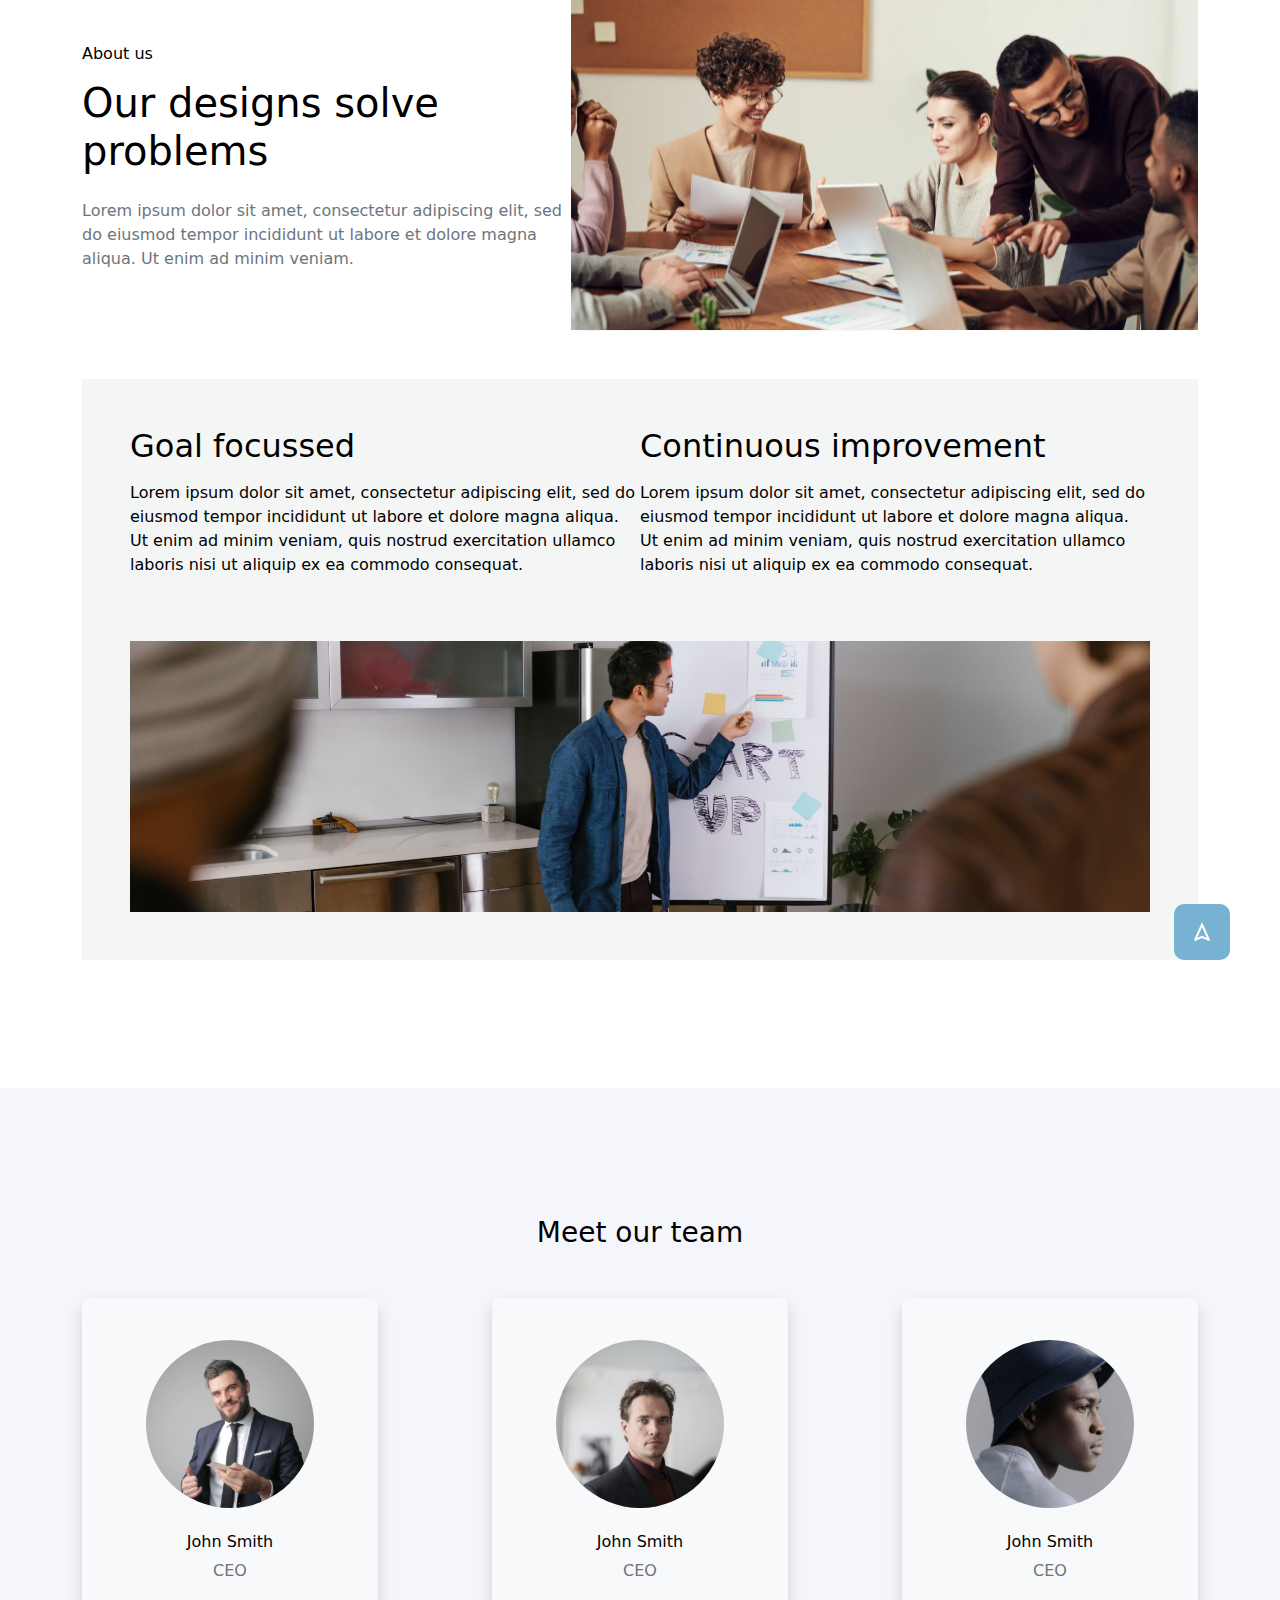
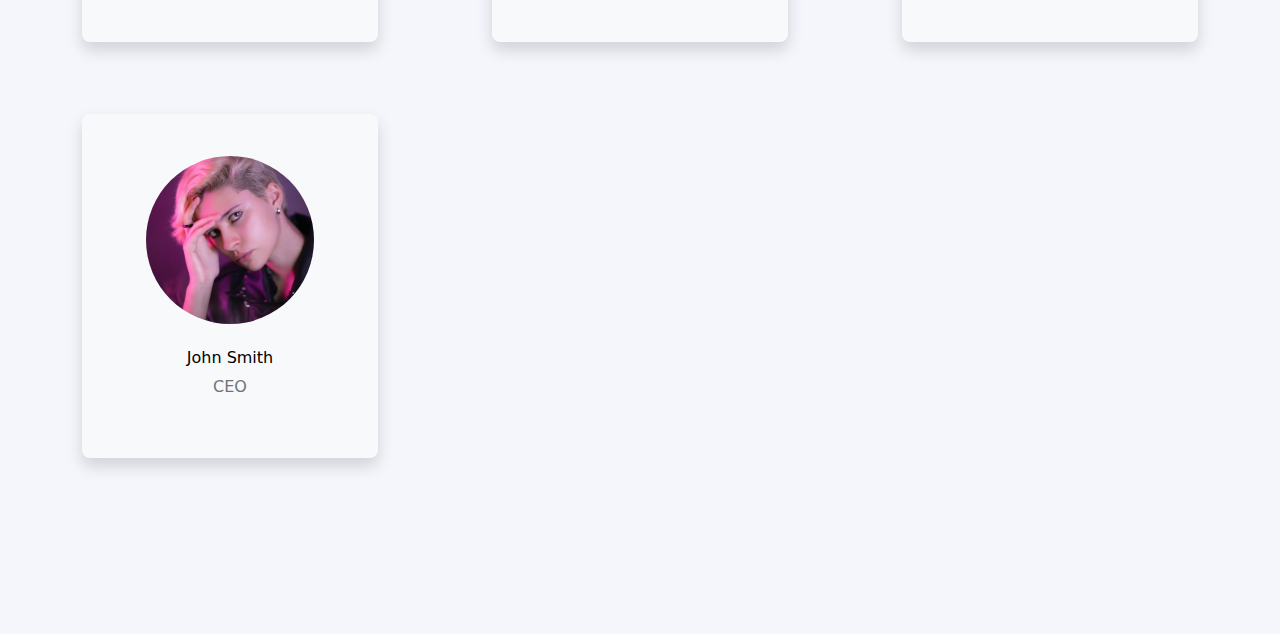
==== pages/about.html @ 7a8c7a16 "lesson22" ====
<!DOCTYPE html>
<html lang="en">
<head>
    <meta charset="UTF-8">
    <meta name="viewport" content="width=device-width, initial-scale=1.0">
    <title>Document</title>
    <link rel="stylesheet" href="../css/style.css">
    <link rel="stylesheet" href="../css/bootstrap.min.css">
</head>
<body>
    <button id="backtop">
        <a href="#">
            <img src="../images/top.svg" alt="top">
        </a>
    </button>
    <!-- <header id="header" class="header">
        <nav class="container">
            <div class="navbar">
                <img src="images/header.logo.svg" alt="logo" class="navbar__img">
                <ul class="navbar__list">
                    <li class="navbar__item"><a href="#" class="navbar__link">Home</a></li>
                    <li class="navbar__item"><a href="#" class="navbar__link">About us</a></li>
                    <li class="navbar__item"><a href="#" class="navbar__link">Pricing</a></li>
                    <li class="navbar__item"><a href="#" class="navbar__link">Work</a></li>
                    <li class="navbar__item"><a href="#" class="navbar__link">Blog</a></li>
                    <li class="navbar__item"><button class="navbar__btn">Contact us</button></li>
                </ul>
            </div>
        </nav>
    </header> -->
    <main>
        <section id="about" class="about mb-5">
            <div class="container">
                <div class="about__wrapper d-sm-flex align-items-center  justify-content-between">
                    <div class="about__left">
                        <h6 class="text-center text-sm-start text-black mb-3">About us</h6>
                        <h1 class="text-black w-100 mb-4 " style="max-width: 500px;" >Our designs solve problems</h1>
                        <p class="text-secondary" style="max-width: 484px;">Lorem ipsum dolor sit amet, consectetur adipiscing elit, sed do eiusmod tempor incididunt ut labore et dolore magna aliqua. Ut enim ad minim veniam.</p>
                    </div> 
                    <div class="about__right">
                        <img class="w-100" style="max-width: 640px;" src="../images/about.home.left.svg" alt="img">
                    </div> 
                </div>
            </div>
        </section>
        <section id="focussed" class="focussed mt-5" style="margin-bottom: 128px;">
            <div class="container">
                <div class="focussed__wrapper p-sm-5 d-flex flex-column justify-content-between">
                    <div class="focussed__top d-sm-flex align-items-sm-center justify-content-sm-between mb-5">
                        <div class="focussed__left">
                            <h2 class="text-black mb-3">Goal focussed</h2>
                            <p class="w-100 text-black" style="max-width: 515px;" >Lorem ipsum dolor sit amet, consectetur adipiscing elit, sed do eiusmod tempor incididunt ut labore et dolore magna aliqua. Ut enim ad minim veniam, quis nostrud exercitation ullamco laboris nisi ut aliquip ex ea commodo consequat.</p>
                        </div>
                        <div class="focussed__right">
                            <h2 class="text-black mb-3">Continuous improvement</h2>
                            <p class="w-100 text-black" style="max-width: 515px;">Lorem ipsum dolor sit amet, consectetur adipiscing elit, sed do eiusmod tempor incididunt ut labore et dolore magna aliqua. Ut enim ad minim veniam, quis nostrud exercitation ullamco laboris nisi ut aliquip ex ea commodo consequat.</p>
                        </div>
                    </div>
                    <div class="focussed__bottom">
                        <img class=" w-100" src="../images/focussed.bootom.svg" alt="img">
                    </div>
                </div>
            </div>
        </section>
        <section id="team" class="team">
            <div class="container">
                <h3 class="text-black text-center mb-5">Meet our team</h3>
                <div class="team__cards d-flex flex-wrap justify-content-center justify-content-lg-between gap-4 ">
                    <div class="team__card rounded-3 bg-white p-5 d-flex flex-column w-100 justify-content-center align-items-center  shadow p-3 mb-5 bg-body-tertiary rounded" style="max-width: 296px; height: 344px;">
                        <img class="w-100 text-center mb-4" style="max-width: 168px;" src="../images/team1.svg" alt="image">
                        <h6 class="text-black">John Smith</h6>
                        <p class="text-secondary ">CEO</p>
                    </div>
                    <div class="team__card rounded-3 bg-white p-5 d-flex flex-column w-100 justify-content-center align-items-center shadow p-3 mb-5 bg-body-tertiary rounded" style="max-width: 296px; height: 344px;">
                        <img class="w-100 text-center mb-4" style="max-width: 168px;" src="../images/team.2..svg" alt="image">
                        <h6 class="text-black">John Smith</h6>
                        <p class="text-secondary ">CEO</p>
                    </div>
                    <div class="team__card rounded-3 bg-white p-5 d-flex flex-column w-100 justify-content-center align-items-center  shadow p-3 mb-5 bg-body-tertiary rounded" style="max-width: 296px; height: 344px;">
                        <img class="w-100 text-center mb-4" style="max-width: 168px;" src="../images/team.3..svg" alt="image">
                        <h6 class="text-black">John Smith</h6>
                        <p class="text-secondary ">CEO</p>
                    </div>
                    <div class="team__card rounded-3 bg-white p-5 d-flex flex-column w-100 justify-content-center align-items-center   shadow p-3 mb-5 bg-body-tertiary rounded" style="max-width: 296px; height: 344px;">
                        <img class="w-100 text-center mb-4" style="max-width: 168px;" src="../images/team.4..svg" alt="image">
                        <h6 class="text-black">John Smith</h6>
                        <p class="text-secondary ">CEO</p>
                    </div>
                </div>
            </div>
        </section>
    </main>
    <footer>
        
    </footer>
    <script src="../js/bootstrap.bundle.min.js"></script>
</body>
</html>
---- css/style.css ----
/* index start  */
.container{
    max-width: 1300px;
}

ul{
    list-style: none;
}


#home{
    padding: 128px 0px 128px;
    background: #1C1E53;
    
}
.project__bottom__left{
    position: relative;
    max-width: 843px;
    width: 100%;
    flex-shrink: 0;
}
.project__bottom__left__content{
    position: absolute;
    left: -1000px;
    background: linear-gradient(329deg, #1C1E53 -10.96%, rgba(28, 30, 83, 0.42) 103.96%);
    transition: 0.5s;
}
.project__bottom__left:hover :is(.project__bottom__left__content){
    left: 0;
}
.project__bottom__right__top{
    position: relative;
    max-width: 414px;
    height: 284px;
    flex-shrink: 0;
}
.project__bottom__right__top__content{
    
    padding: 129px 50px 45px 56px;
    position: absolute;
    right: -520px;
    max-width: 405px;
    height: 284px;
    background: linear-gradient(329deg, #1C1E53 -10.96%, rgba(28, 30, 83, 0.42) 103.96%);
    flex-shrink: 0;
    transition: 0.5s;
}
.project__bottom__right__top:hover :is(.project__bottom__right__top__content){
    right: 0;
}
#design{
    background: #F4F6FC;
}

/* index end  */


/* about start  */
.focussed__wrapper{
    background-color: #F4F5F5;
}
#team{
    padding: 128px 0px 128px;
    background: var(--Grey, #F4F6FC);
}
/* about end */
#pricing{
    padding: 128px 0px 128px;
}
/* pricing start  */
.pricing__card{
    border-radius: 12px;
    background: var(--Grey, #F4F6FC);
}
.pricing__list{
    /* list-style: url(../images/pricing_right.svg); */
}
.card__2{
    border-radius: 12px;
    background: #1C1E53;
}
/* pricing end */

/* blog start  */
#blog{
    padding: 128px 0px 128px;
}

/* blog start  */
#backtop {
    border: none;
    position: fixed;
    right: 50px;
    bottom: -60px;
    z-index: 1;
    border-radius: 10px;
    background-color: transparent;
    background-color: #77B2D3;
    transition: 0.5s;
}

#backtop a {
    display: block;
    padding: 15px 10px;
}

#backtop.backtop-show {
    bottom: 50px;
}
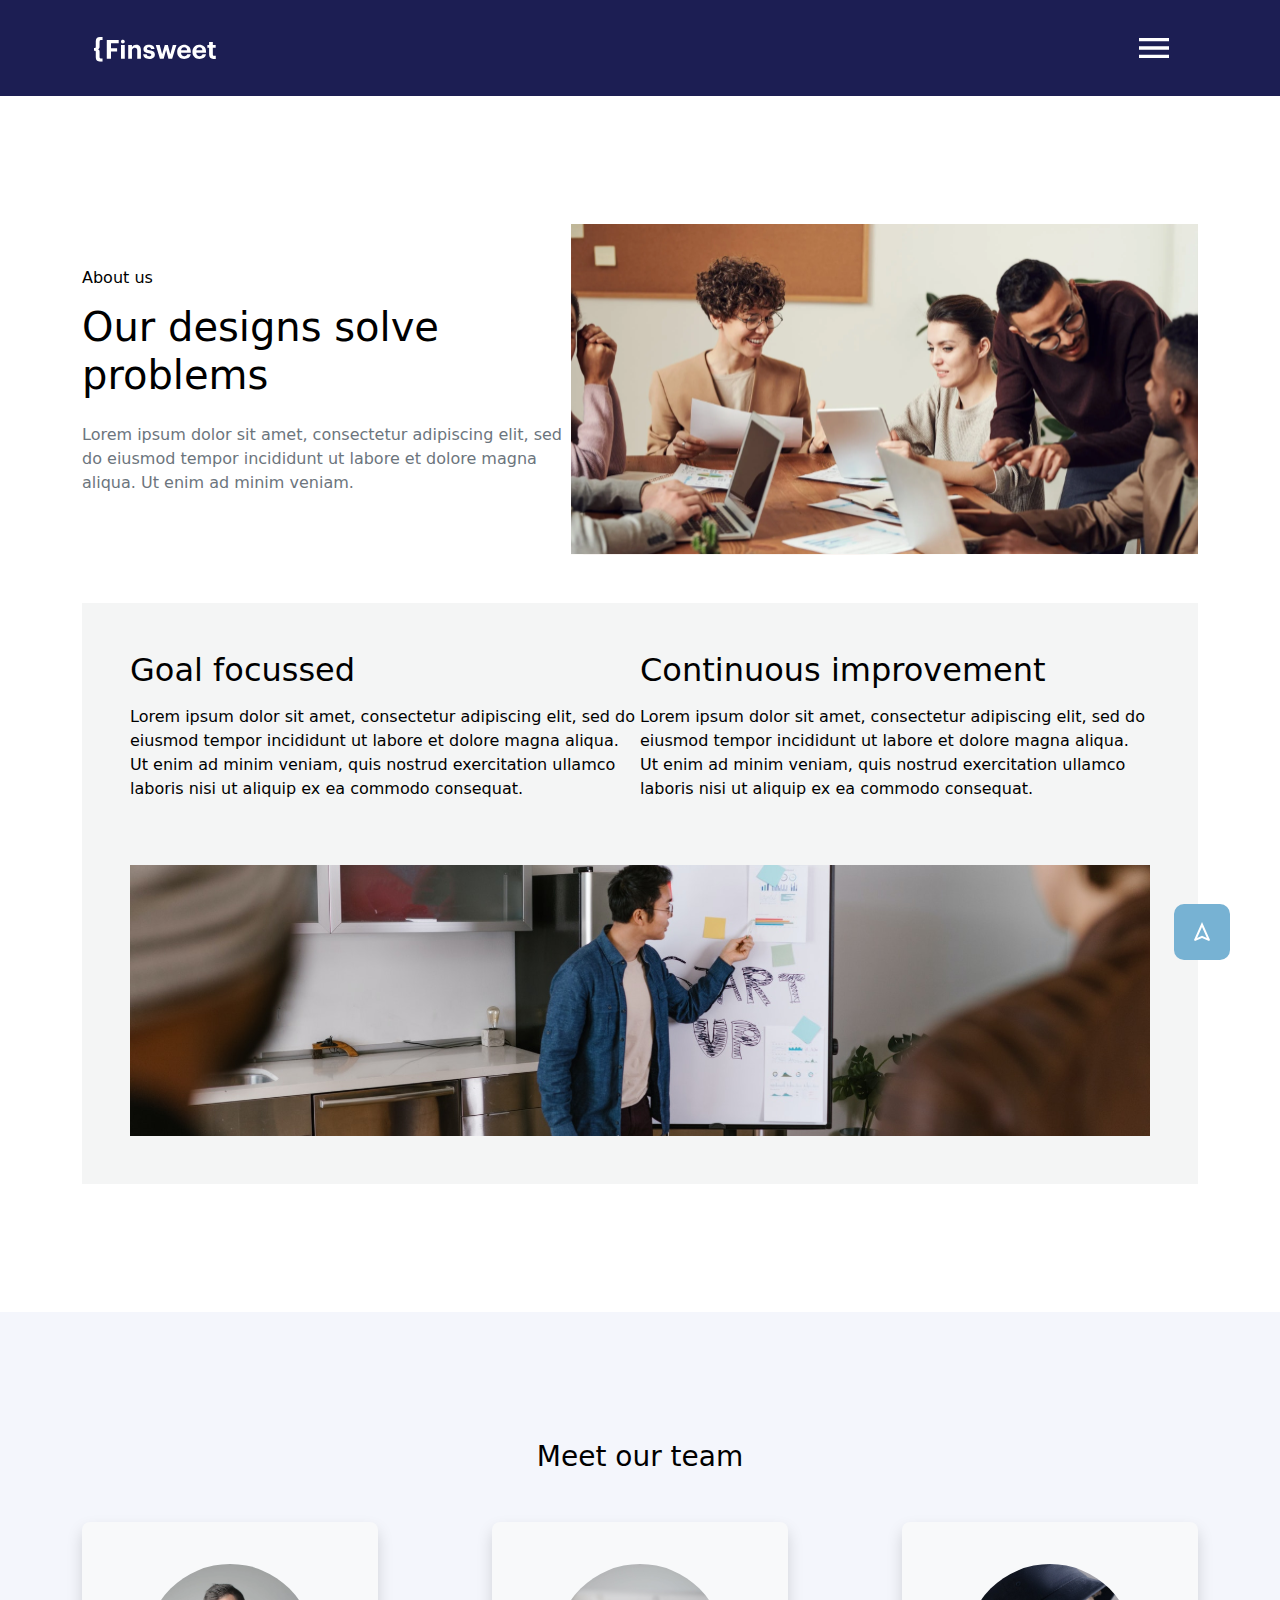
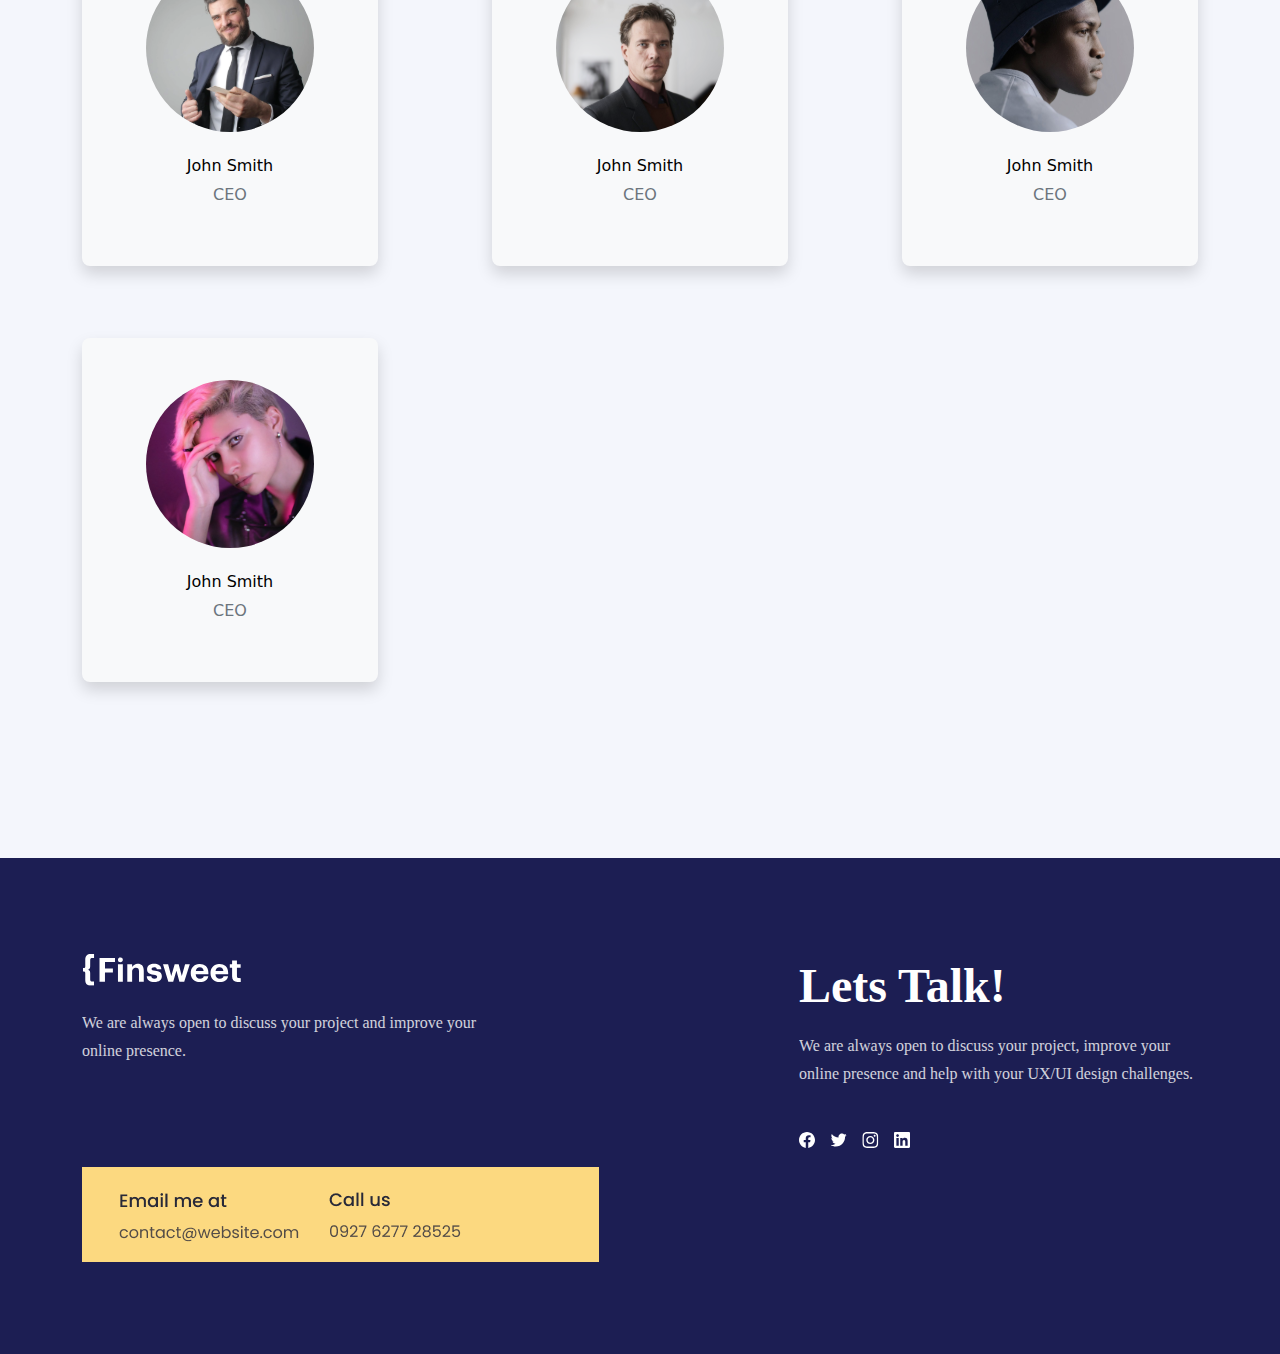
==== commit c4f67649: "simple" ====
--- a/pages/about.html
+++ b/pages/about.html
@@ -13,23 +13,50 @@
             <img src="../images/top.svg" alt="top">
         </a>
     </button>
-    <!-- <header id="header" class="header">
-        <nav class="container">
-            <div class="navbar">
-                <img src="images/header.logo.svg" alt="logo" class="navbar__img">
-                <ul class="navbar__list">
-                    <li class="navbar__item"><a href="#" class="navbar__link">Home</a></li>
-                    <li class="navbar__item"><a href="#" class="navbar__link">About us</a></li>
-                    <li class="navbar__item"><a href="#" class="navbar__link">Pricing</a></li>
-                    <li class="navbar__item"><a href="#" class="navbar__link">Work</a></li>
-                    <li class="navbar__item"><a href="#" class="navbar__link">Blog</a></li>
-                    <li class="navbar__item"><button class="navbar__btn">Contact us</button></li>
-                </ul>
-            </div>
-        </nav>
-    </header> -->
+    <header>
+        <div class="container">
+            <nav class="navbar">
+                <div class="container-fluid">
+                    <a class="navbar-brand" href="#"><img src="../images/header.logo.svg" alt="logo"></a>
+                    <button class="navbar-toggler" type="button" data-bs-toggle="offcanvas" data-bs-target="#offcanvasNavbar" aria-controls="offcanvasNavbar" aria-label="Toggle navigation" style="border: none;">
+                        <!-- <span class="" style="border: none;"></span> -->
+                        <img class="img__header" src="../images/header.menu.svg" alt="menu">
+                    </button>
+                    <div class="offcanvas offcanvas-start w-100" tabindex="-1" id="offcanvasNavbar" aria-labelledby="offcanvasNavbarLabel">
+                        <div class="offcanvas-header bg-warning">
+                            <!-- <h5 class="offcanvas-title" id="offcanvasNavbarLabel">Offcanvas</h5> -->
+                            <img src="../images/header.logo.svg" alt="">
+                            <button type="button" class="btn-close" data-bs-dismiss="offcanvas" aria-label="Close"></button>
+                        </div>
+                        <div class="offcanvas-body">
+                            <ul class="navbar">
+                                <li class="nav-item">
+                                    <a class="nav-link" href="#">Home</a>
+                                </li>
+                                <li class="nav-item">
+                                    <a class="nav-link" href="#">About us</a>
+                                </li>
+                                <li class="nav-item">
+                                    <a class="nav-link" href="#">Pricing</a>
+                                </li>
+                                <li class="nav-item">
+                                    <a class="nav-link" href="#">Work</a>
+                                </li>
+                                <li class="nav-item">
+                                    <a class="nav-link" href="#">Blog</a>
+                                </li>
+                                <li class="nav-item">
+                                    <button class="nav-link" href="#">Contact us</button>
+                                </li>
+                            </ul>
+                        </div>
+                    </div>
+                </div>
+            </nav>
+        </div>
+    </header>
     <main>
-        <section id="about" class="about mb-5">
+        <section id="about" class="about mb-5" style="padding-top: 128px;">
             <div class="container">
                 <div class="about__wrapper d-sm-flex align-items-center  justify-content-between">
                     <div class="about__left">
@@ -91,7 +118,33 @@
         </section>
     </main>
     <footer>
-        
+        <section id="footer">
+            <div class="container">
+                <div class="footer__wrapper d-flex justify-content-between">
+                    <div class="footer__left">
+                        <div class="footer__left__top">
+                            <img class="footer__left__img" src="../images/header.logo.svg" alt="logo">
+                            <p class="footer__text">We are always open to discuss your project and improve your online presence.</p>
+                        </div>
+                        <div class="footer__left__bottom">
+                            <img src="../images/footer.bootom.png" alt="img">
+                        </div>
+                    </div>
+                    <div class="footer__right">
+                        <div class="footer__rigth__top">
+                            <h3 class="footer__title">Lets Talk!</h3>
+                            <p class="footer__text">We are always open to discuss your project, improve your online presence and help with your UX/UI design challenges.</p>
+                        </div>
+                        <div class="footer__rigth__bottom">
+                            <img src="../images/facebook.svg" alt="logo">
+                            <img src="../images/twitter.svg" alt="logo">
+                            <img src="../images/instagramm.svg" alt="logo">
+                            <img src="../images/in.svg" alt="logo">
+                        </div>
+                    </div>
+                </div>
+            </div>
+        </section>
     </footer>
     <script src="../js/bootstrap.bundle.min.js"></script>
 </body>
--- a/css/style.css
+++ b/css/style.css
@@ -1,4 +1,8 @@
 /* index start  */
+header{
+    padding: 16px 0px 16px;
+    background-color: rgba(28, 30, 83, 1);
+}
 .container{
     max-width: 1300px;
 }
@@ -72,9 +76,6 @@
     border-radius: 12px;
     background: var(--Grey, #F4F6FC);
 }
-.pricing__list{
-    /* list-style: url(../images/pricing_right.svg); */
-}
 .card__2{
     border-radius: 12px;
     background: #1C1E53;
@@ -106,4 +107,90 @@
 
 #backtop.backtop-show {
     bottom: 50px;
+}
+.img__header{
+    width: 40px;
+    height: 40px;
+}
+
+
+.offcanvas-body{
+    background-color: rgba(28, 30, 83, 1);
+}
+.navbar{
+    display: flex;
+    flex-direction: column;
+    gap: 40px;
+    
+}
+.nav-item{
+    border-radius: 10px;
+    padding: 10px 100px;
+    background-color:orange;
+}
+.nav-link{
+    width: 30px;
+}
+/* ssdhbajkbncdc/ */
+footer{
+    padding: 96px 0px 92px;
+    background-color: rgba(28, 30, 83, 1);
+}
+.footer__left{
+    display: flex;
+    flex-direction: column;
+    gap: 86px;
+}
+.footer__left__img{
+    margin-bottom: 23px;
+    width: 160px;
+    height: 32.405px;
+    flex-shrink: 0;
+}
+.footer__text{
+    max-width: 399px;
+    color: #FFF;
+    font-family: Poppins;
+    font-size: 16px;
+    font-style: normal;
+    font-weight: 500;
+    line-height: 28px;
+    opacity: 0.8;
+    
+}
+.footer__title{
+    margin-bottom: 14px;
+    color: #FFF;
+    font-family: Poppins;
+    font-size: 48px;
+    font-style: normal;
+    font-weight: 600;
+    line-height: 64px;
+}
+.footer__rigth__bottom{
+    display: flex;
+    align-items: center;
+    gap: 15px;
+}
+.footer__right{
+    display: flex;
+    flex-direction: column;
+    gap: 28px;
+}
+.col-4{
+    margin-bottom: 64px;
+    max-width: 404px;
+    width: 100%;
+}
+.col__middle{
+    padding: 32px 0px 8px;
+    display: flex;
+    flex-direction: column;
+    gap: 16px;
+}
+.blog__link{
+    color: #1C1E53;
+}
+#home{
+    padding: 96px 0px;
 }